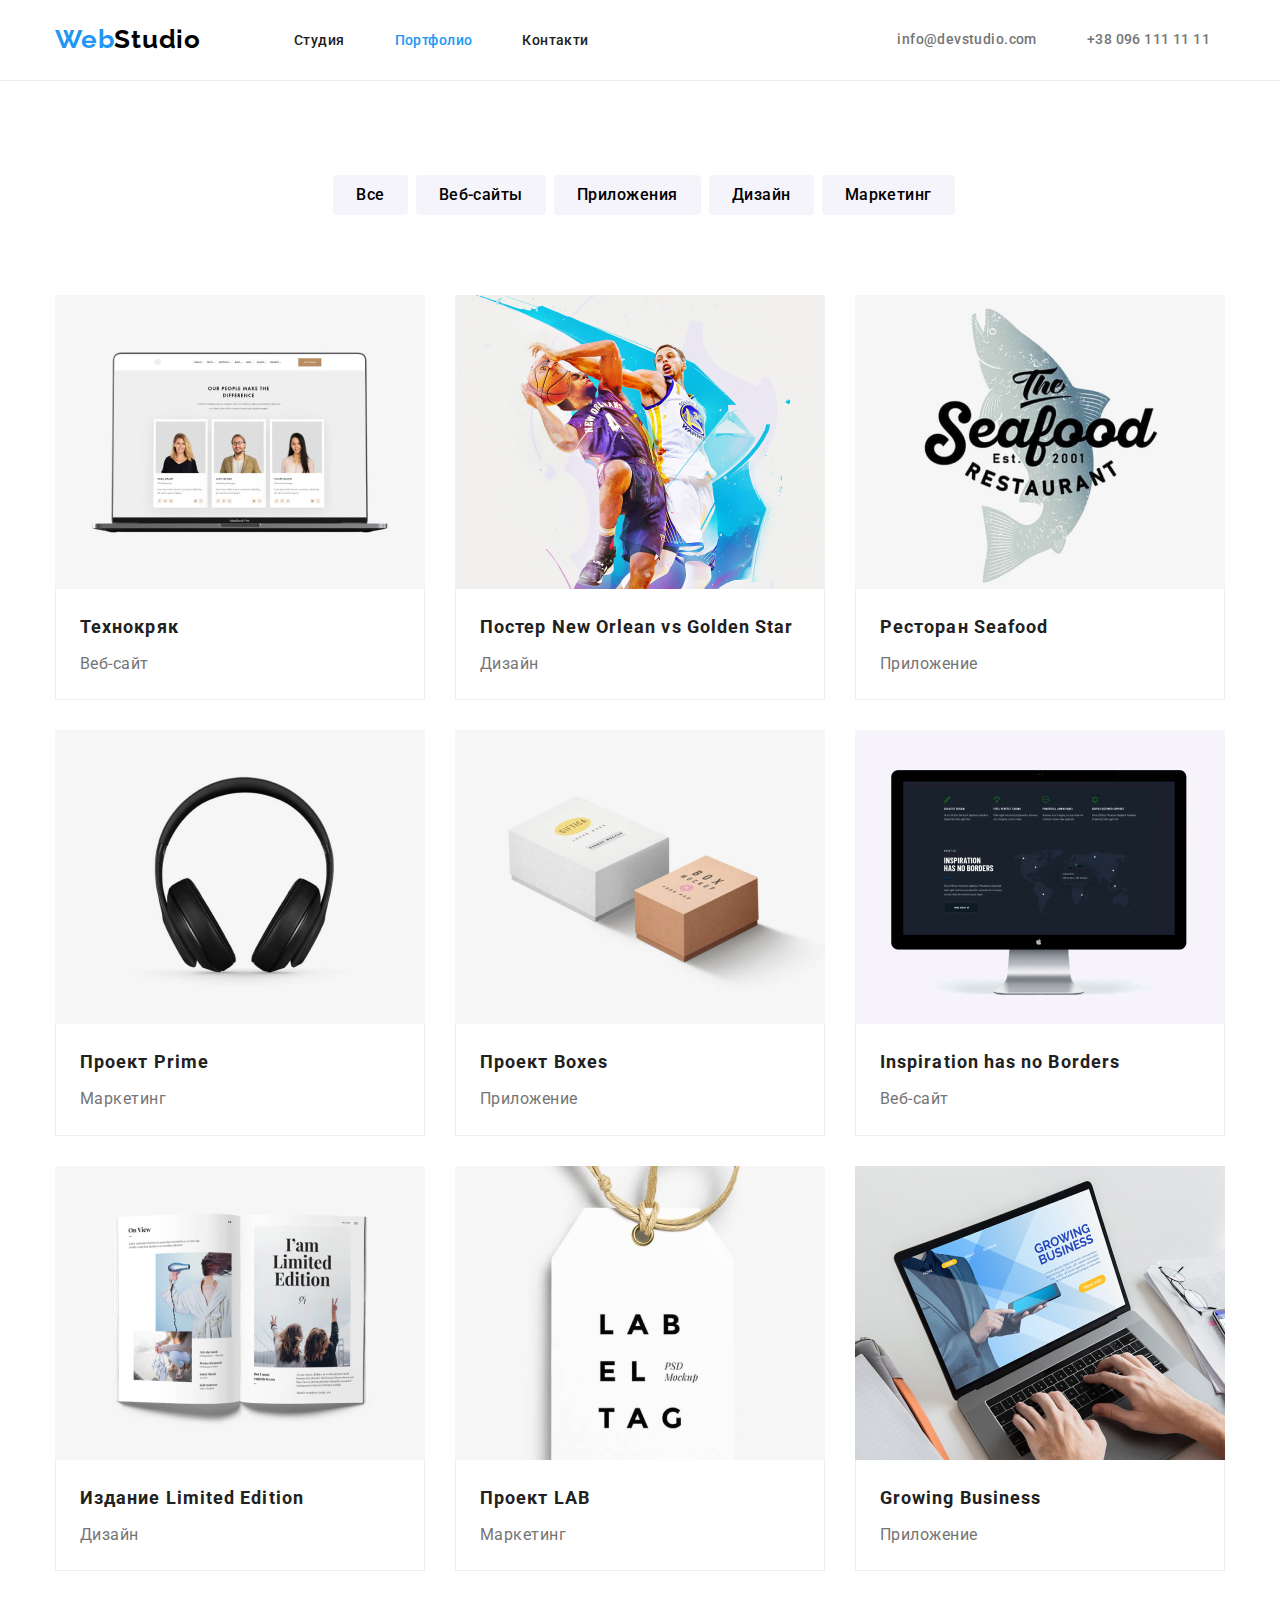
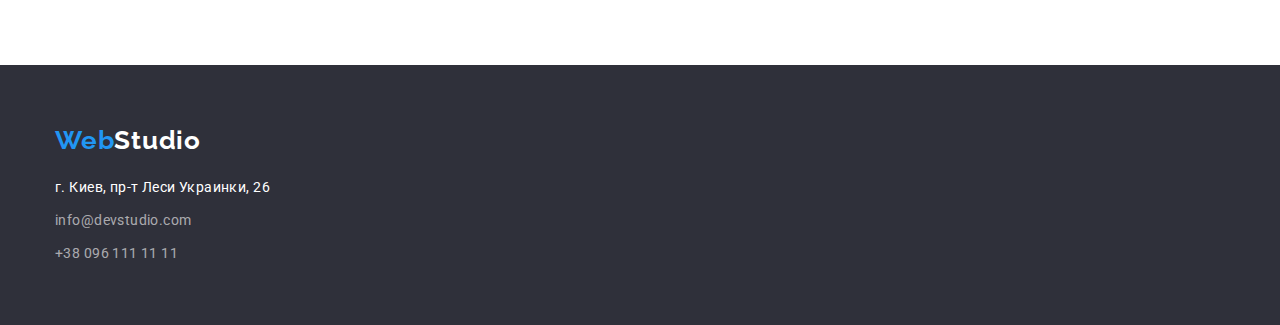
==== portfolio.html @ 306a181d "Добавлен материал" ====
<!DOCTYPE html>
<html lang="ru">
  <head>
    <meta charset="UTF-8" />
    <meta http-equiv="X-UA-Compatible" content="IE=edge" />
    <meta name="viewport" content="width=device-width, initial-scale=1.0" />
    <link rel="preconnect" href="https://fonts.googleapis.com" />
    <link rel="preconnect" href="https://fonts.gstatic.com" crossorigin />
    <link
      rel="stylesheet"
      href="https://cdnjs.cloudflare.com/ajax/libs/modern-normalize/1.0.0/modern-normalize.min.css"
    />
    <link rel="stylesheet" href="css/slyles.css" />
    <link
      href="https://fonts.googleapis.com/css2?family=Roboto:wght@400;500;700;900&display=swap"
      rel="stylesheet"
    />
    <link rel="preconnect" href="https://fonts.googleapis.com" />
    <link rel="preconnect" href="https://fonts.gstatic.com" crossorigin />
    <link
      href="https://fonts.googleapis.com/css2?family=Raleway:wght@700&display=swap"
      rel="stylesheet"
    />
    <link rel="stylesheet" href="css/slyles.css" />
    <title>Портфолио</title>
  </head>
  <body>
    <header class="nav">
      <div class="container nav-container">
        <nav class="head-nav">
          <a class="logo" href="portfolio.html">
            <span class="color-logo">Web</span>Studio
          </a>
          <ul class="navigation">
            <li class="item"><a class="list" href="./index.html">Студия</a></li>
            <li class="item">
              <a class="list current" href="./portfolio.html">Портфолио</a>
            </li>
            <li class="item"><a class="list" href="#">Контакти</a></li>
          </ul>
        </nav>
        <ul class="contacts">
          <li class="item">
            <a class="header-list" href="mailto:info@devstudio.com"
              >info@devstudio.com</a
            >
          </li>
          <li class="item">
            <a class="header-list" href="tel:+380961111111"
              >+38 096 111 11 11</a
            >
          </li>
        </ul>
      </div>
    </header>
    <main>
      <section class="section filter-section">
        <div class="container filter-container">
          <h1 class="visually-hidden">Фильтр</h1>
          <ul class="filter">
            <li><button class="button" type="button">Все</button></li>
            <li><button class="button" type="button">Веб-сайты</button></li>
            <li><button class="button" type="button">Приложения</button></li>
            <li><button class="button" type="button">Дизайн</button></li>
            <li><button class="button" type="button">Маркетинг</button></li>
          </ul>
          <ul class="app-list">
            <li class="item-app">
              <img
                src="images/img5.jpg"
                alt="Пример техноякоря"
                width="370"
                height="294"
              />
              <div class="app-content">
                <h2 class="product">Технокряк</h2>
                <p class="type">Веб-сайт</p>
              </div>
            </li>
            <li class="item-app">
              <img
                src="images/img6.jpg"
                alt="Постер New Orlean vs Golden Star"
                width="370"
                height="294"
              />
              <div class="app-content">
                <h2 class="product">Постер New Orlean vs Golden Star</h2>
                <p class="type">Дизайн</p>
              </div>
            </li>
            <li class="item-app">
              <img
                src="images/img7.jpg"
                alt="Ресторан Seafood"
                width="370"
                height="294"
              />
              <div class="app-content">
                <h2 class="product">Ресторан Seafood</h2>
                <p class="type">Приложение</p>
              </div>
            </li>
            <li class="item-app">
              <img
                src="images/img8.jpg"
                alt="Проект Prime"
                width="370"
                height="294"
              />
              <div class="app-content">
                <h2 class="product">Проект Prime</h2>
                <p class="type">Маркетинг</p>
              </div>
            </li>
            <li class="item-app">
              <img
                src="images/img9.jpg"
                alt="Проект Boxes"
                width="370"
                height="294"
              />
              <div class="app-content">
                <h2 class="product">Проект Boxes</h2>
                <p class="type">Приложение</p>
              </div>
            </li>
            <li class="item-app">
              <img
                src="images/img10.jpg"
                alt="Inspiration has no Borders"
                width="370"
                height="294"
              />
              <div class="app-content">
                <h2 class="product">Inspiration has no Borders</h2>
                <p class="type">Веб-сайт</p>
              </div>
            </li>
            <li class="item-app">
              <img
                src="images/img11.jpg"
                alt="Издание Limited Edition"
                width="370"
                height="294"
              />
              <div class="app-content">
                <h2 class="product">Издание Limited Edition</h2>
                <p class="type">Дизайн</p>
              </div>
            </li>
            <li class="item-app">
              <img
                src="images/img12.jpg"
                alt="Проект LAB"
                width="370"
                height="294"
              />
              <div class="app-content">
                <h2 class="product">Проект LAB</h2>
                <p class="type">Маркетинг</p>
              </div>
            </li>
            <li class="item-app">
              <img
                src="images/img13.jpg"
                alt="Growing Business"
                width="370"
                height="294"
              />
              <div class="app-content">
                <h2 class="product">Growing Business</h2>
                <p class="type">Приложение</p>
              </div>
            </li>
          </ul>
        </div>
      </section>
    </main>
    <footer class="footer">
      <div class="container footer-container">
        <a class="logo-fotter" href="portfolio.html">
          <span class="color-logo-fotter">Web</span>Studio</a
        >
        <address class="address-footer">
          <ul>
            <li class="address-list">
              <a class="contact-list" href="#"
                ><span class="map">г. Киев, пр-т Леси Украинки, 26</span></a
              >
            </li>
            <li class="address-list">
              <a class="contact-list" href="mailto:info@devstudio.com "
                >info@devstudio.com</a
              >
            </li>
            <li class="address-list">
              <a class="contact-list" href="tel:+380961111111"
                >+38 096 111 11 11</a
              >
            </li>
          </ul>
        </address>
      </div>
    </footer>
  </body>
</html>
---- css/slyles.css ----
:root {
    --color-choice:#2F303A;
    --color-main:#FFFFFF;
    --color-blue:#2196F3;
    --color-footer:#2F303A;
    --fotter-list:#FFFFFF;
    --heder-list:#212121;
    --color-text:#757575;
    --color-logo:#000000;
    --color-fotter-contact:rgba(255, 255, 255, 0.6);
    --color-button:#F5F4FA;
    --cardset-gap: 30px;
    --box-shadow:0px 1px 3px rgba(0, 0, 0, 0.12),
        0px 1px 1px rgba(0, 0, 0, 0.14),
        0px 2px 1px rgba(0, 0, 0, 0.2);
    --box-radius:0px 0px 4px 4px;
    --button-radius:4px 4px 4px 4px;
    --border-color:#EEEEEE;
    --border-color-nav:#ECECEC;
}

body {
    font-family: Roboto, sans-serif;
    color: var(--color-text);
    background-color: var(--color-main);
    font-size: 14px;
    letter-spacing: 0.03em;

}
h1,
h2,
h3,
ul,
p,
ul {
    margin: 0px;
    padding: 0px;
    list-style-type: none;
}
img {
    display: block;
    max-width: 100%;
    height: auto;
}
address {
    font-style: normal;
    /* or */
    font-style: inherit;
}
.visually-hidden {
    position: absolute;
    white-space: nowrap;
    width: 1px;
    height: 1px;
    overflow: hidden;
    border: 0;
    padding: 0;
    clip: rect(0 0 0 0);
    clip-path: inset(50%);
    margin: -1px;
}

.container {
    width: 1200px;
    margin-left: auto;
    margin-right: auto;
    padding-left: 15px;
    padding-right: 15px;
    /*outline: 2px solid tomato;*/
}
/*--.section {
    padding-top: 96px;
    padding-bottom: 96px;
}--*/
/*--Навигация--*/
.nav {
    border-bottom-style: solid;
    border-bottom-color: var(--border-color-nav);
    border-width: 1px;
}
.nav-container {
    display: flex;
    align-items: center;

}
.navigation {
    display: flex;
    margin: 0;
    margin-left: 93px;
    padding: 0;
    align-items: center;
    }
.head-nav {
    display: flex;
    margin: 0;
}
.head-nav .logo {
    padding-top: 24px;
    padding-bottom: 25px;
}
.list {
    padding-top: 32px;
    padding-bottom: 32px;
}

.head-nav .item + .item {
    margin-left: 50px;
}
.contacts .item + .item {
    margin-left: 50px;
}
.contacts {
  display: flex;
  margin: 0;
  margin-left: auto;
  padding: 0;
  padding-left: 15px;
  padding-right: 15px
}
/*--Секции--*/
.section {
    padding-top: 94px;
    padding-bottom: 94px;
}
.header-container {
        width: 1200px;
        margin-left: auto;
        margin-right: auto;
        padding-left: 15px;
        padding-right: 15px;
}
.choice-section {
    display: block;
    text-align: center;
}
.choice-section {
    background-color: var(--color-choice);
    padding-bottom: 200px;
    padding-top: 200px;
}
.main-list {
    display: flex;
    flex-wrap: wrap;
}
.item-list {
    width: 270px;
    margin-right: 30px;
}
.item-list:nth-child(4n){
    margin-right: 0;
}

.header {
    font-weight: 900;
    font-size: 44px;
    line-height: 1.4;
    color: var(--color-main);
    text-transform: uppercase;
    letter-spacing: 0.06em;
    margin-bottom: 30px;
    width: 696px;
    margin: 0 auto;
}
.img-box {
    display: flex;
    flex-wrap:wrap;
}
.img {
    width: 370px;
    margin-right: 30px;
}
.img:nth-child(3n) {
    margin-right: 0;
}


.team-container {
    /*display: flex;
    flex-wrap: wrap;*/
    /*text-align: center;*/

}

.title-team {
    display: flex;
    flex-wrap: wrap;
    margin-left: calc( -1 * var(--cardset-gap));
    text-align: center;
    margin-top: 50px;
   
}

 .title-team > .img-team {
    flex-basis: calc(100%/4 - var(--cardset-gap));
    margin-left: var(--cardset-gap);
    background-color: var(--color-main);
    box-shadow: var(--box-shadow);
    border-radius: var(--box-radius);
}


.team-section {
    padding-top: 94px;
    padding-bottom: 94px;
    background-color: var(--color-button);
}
.card-content {
    padding-top: 30px;
    padding-bottom: 30px;
    
}


.logo-thumd {
    /*padding-top: 60px;*/
}
.address-footer {
    margin-top: 20px;
}

.address-list:not(:last-child) {
    margin-bottom: 9px;
}

.logo {
    font-family: 'Raleway', sans-serif;
    font-weight: 700;
    font-size: 26px;
    text-decoration: none;
    line-height: 1.2;
    letter-spacing: 0.03em;
    color: var(--color-logo);
}
.color-logo {
    color: var(--color-blue);
    text-decoration: none;
}
.logo-fotter {
    font-family: 'Raleway', sans-serif;
    font-weight: 700;
    font-size: 26px;
    text-decoration: none;
    line-height: 1.2;
    letter-spacing: 0.03em;
    color: var(--color-main);
    /*margin-top: 60px;
    margin-bottom: 20px;*/
}
.color-logo-fotter {
    color: var(--color-blue);
    text-decoration: none;
    margin-top: 60px;
    margin-bottom: 20px;
}
.navigation {
    font-weight: 500;
    font-size: 14px;
    line-height: 1.2;
    color: var(--heder-list);
}

.list {
    color: var(--header-list);
    text-decoration: none;

}
.list:hover {
    color: var(--color-blue);
    }
.list:focus {
    color: var(--color-main);
}
.current ,.list:hover ,.list:focus {
    color: var(--color-blue);
}

.header-list {
    color: var(--color-text);
    font-weight: 500;
    font-size: 14px;
    line-height: 1.7;
    text-decoration: none;
    letter-spacing: 0.03em;
    padding-top: 32px;
    padding-bottom: 32px;
}
.header-list:hover {
    color: var(--color-blue);
}
.header-list:focus {
    color: var(--color-blue);
}
.action {
    font-size: 14px;
    line-height: 1.2;
    text-transform: uppercase;
    color: var(--heder-list);
    letter-spacing: 0.03em;
}
.description {
    font-size: 14px;
    line-height: 1.7;
    color: var(--color-text);
    letter-spacing: 0.03em;
    margin-top: 10px;
}
.about {
    font-weight: 700;
    font-size: 36px;
    line-height: 1.2;
    color: var(--heder-list);
    letter-spacing: 0.03em;
    display: block;
    text-align: center;
    margin-bottom: 50px;
}

.about-section {
    padding-top: 0;
}

.team {
        font-weight: 700;
        font-size: 36px;
        line-height: 1.2;
        color: var(--heder-list);
        letter-spacing: 0.03em;
        display: block;
        text-align: center;
        margin: auto;
}
.person {
    font-weight: 500;
    font-size: 16px;
    line-height: 1.2;
    color: var(--heder-list);
    letter-spacing: 0.03em;
}
.speciality {
    font-family: 'Roboto', sans-serif;
        font-size: 16px;
        line-height: 1.2;
        color: var(--color-text);
        letter-spacing: 0.03em;
        margin-top: 10px;
    
}
.product {
    font-family: 'Roboto', sans-serif;
    font-weight: 700;
    font-size: 18px;
    line-height: 2;
    color: var(--heder-list);
    letter-spacing: 0.06em;
    margin-bottom: 4px;
}
.type {
    font-family: 'Roboto', sans-serif;
        font-size: 16px;
        line-height: 1.9;
        color: var(--color-text);
        letter-spacing: 0.03em;
}
.button {
    color: var(--color-logo);
    background-color: var(--color-button);
    border: 1px solid transparent;
    cursor: pointer;
    font-family: 'Roboto', sans-serif;
    font-style: normal;
    font-weight: 500;
    font-size: 16px;
    line-height: 1.6;
    letter-spacing: 0.03em;
}
.btn {
    background-color: var(--color-blue);
    border: 1px solid transparent;
    cursor: pointer;
    color: var(--color-main);
    font-family: 'Roboto', sans-serif;
    font-style: normal;
    font-weight: 700;
    font-size: 16px;
    line-height: 1.8;
    letter-spacing: 0.06em;
    box-shadow: var(--box-shadow);
    border-radius: var(--button-radius);
    padding: 10px 32px;
    margin-top: 30px;
}
.filter {
    color: var(--color-logo);
    font-family: Roboto, sans-serif;
}
.button:hover {
background-color: var(--color-blue);
color: var(--fotter-list);
box-shadow: var(--box-shadow);
}
.button:focus {
color: var(--fotter-list);
background-color: var(--color-blue);
box-shadow: var(--box-shadow);
}
.filter .button:active {
color: var(--fotter-list);
background-color: var(--color-blue);
}
.footer {
    color: var(--fotter-list);
    background-color: var(--color-footer);
    padding-top: 60px;
    padding-bottom: 60px;
}
.contact-list {
    color: var(--color-fotter-contact);
    font-style: normal;
    font-size: 14px;
    line-height: 1.7;
    text-decoration: none;
    letter-spacing: 0.03em;
}
.contact-list:hover { 
    color: var(--color-blue);
}
.contact-list:focus {
color: var(--fotter-list);
}
.map {
    color: var(--color-main);
    font-style: normal;
    font-size: 14px;
    line-height: 1.7;
    letter-spacing: 0.03em;
}

/*Портфолио*/

.filter {
    display: flex;
    justify-content: center;
    margin-bottom: 50px;
}
.button {
    margin-left: 8px;
    /*box-shadow: var(--box-shadow);*/
    border-radius: var(--button-radius);
    padding: 6px 22px;
}

.app-list {
display: flex;
flex-wrap: wrap;
margin-left: calc(-1 * var(--cardset-gap));
}
.app-list > .item-app {
    flex-basis: calc(100%/3 - var(--cardset-gap));
    margin-left: var(--cardset-gap);
    margin-top: 30px;
    background-color: var(--color-main);
}

.app-content {
    padding-top: 20px;
    padding-right: 24px;
    padding-bottom: 20px;
    padding-left: 24px;
    border-right: solid 1px var(--border-color);
    border-bottom: solid 1px var(--border-color);
    border-left: solid 1px var(--border-color);
}
---- css/slyles.css ----
:root {
    --color-choice:#2F303A;
    --color-main:#FFFFFF;
    --color-blue:#2196F3;
    --color-footer:#2F303A;
    --fotter-list:#FFFFFF;
    --heder-list:#212121;
    --color-text:#757575;
    --color-logo:#000000;
    --color-fotter-contact:rgba(255, 255, 255, 0.6);
    --color-button:#F5F4FA;
    --cardset-gap: 30px;
    --box-shadow:0px 1px 3px rgba(0, 0, 0, 0.12),
        0px 1px 1px rgba(0, 0, 0, 0.14),
        0px 2px 1px rgba(0, 0, 0, 0.2);
    --box-radius:0px 0px 4px 4px;
    --button-radius:4px 4px 4px 4px;
    --border-color:#EEEEEE;
    --border-color-nav:#ECECEC;
}

body {
    font-family: Roboto, sans-serif;
    color: var(--color-text);
    background-color: var(--color-main);
    font-size: 14px;
    letter-spacing: 0.03em;

}
h1,
h2,
h3,
ul,
p,
ul {
    margin: 0px;
    padding: 0px;
    list-style-type: none;
}
img {
    display: block;
    max-width: 100%;
    height: auto;
}
address {
    font-style: normal;
    /* or */
    font-style: inherit;
}
.visually-hidden {
    position: absolute;
    white-space: nowrap;
    width: 1px;
    height: 1px;
    overflow: hidden;
    border: 0;
    padding: 0;
    clip: rect(0 0 0 0);
    clip-path: inset(50%);
    margin: -1px;
}

.container {
    width: 1200px;
    margin-left: auto;
    margin-right: auto;
    padding-left: 15px;
    padding-right: 15px;
    /*outline: 2px solid tomato;*/
}
/*--.section {
    padding-top: 96px;
    padding-bottom: 96px;
}--*/
/*--Навигация--*/
.nav {
    border-bottom-style: solid;
    border-bottom-color: var(--border-color-nav);
    border-width: 1px;
}
.nav-container {
    display: flex;
    align-items: center;

}
.navigation {
    display: flex;
    margin: 0;
    margin-left: 93px;
    padding: 0;
    align-items: center;
    }
.head-nav {
    display: flex;
    margin: 0;
}
.head-nav .logo {
    padding-top: 24px;
    padding-bottom: 25px;
}
.list {
    padding-top: 32px;
    padding-bottom: 32px;
}

.head-nav .item + .item {
    margin-left: 50px;
}
.contacts .item + .item {
    margin-left: 50px;
}
.contacts {
  display: flex;
  margin: 0;
  margin-left: auto;
  padding: 0;
  padding-left: 15px;
  padding-right: 15px
}
/*--Секции--*/
.section {
    padding-top: 94px;
    padding-bottom: 94px;
}
.header-container {
        width: 1200px;
        margin-left: auto;
        margin-right: auto;
        padding-left: 15px;
        padding-right: 15px;
}
.choice-section {
    display: block;
    text-align: center;
}
.choice-section {
    background-color: var(--color-choice);
    padding-bottom: 200px;
    padding-top: 200px;
}
.main-list {
    display: flex;
    flex-wrap: wrap;
}
.item-list {
    width: 270px;
    margin-right: 30px;
}
.item-list:nth-child(4n){
    margin-right: 0;
}

.header {
    font-weight: 900;
    font-size: 44px;
    line-height: 1.4;
    color: var(--color-main);
    text-transform: uppercase;
    letter-spacing: 0.06em;
    margin-bottom: 30px;
    width: 696px;
    margin: 0 auto;
}
.img-box {
    display: flex;
    flex-wrap:wrap;
}
.img {
    width: 370px;
    margin-right: 30px;
}
.img:nth-child(3n) {
    margin-right: 0;
}


.team-container {
    /*display: flex;
    flex-wrap: wrap;*/
    /*text-align: center;*/

}

.title-team {
    display: flex;
    flex-wrap: wrap;
    margin-left: calc( -1 * var(--cardset-gap));
    text-align: center;
    margin-top: 50px;
   
}

 .title-team > .img-team {
    flex-basis: calc(100%/4 - var(--cardset-gap));
    margin-left: var(--cardset-gap);
    background-color: var(--color-main);
    box-shadow: var(--box-shadow);
    border-radius: var(--box-radius);
}


.team-section {
    padding-top: 94px;
    padding-bottom: 94px;
    background-color: var(--color-button);
}
.card-content {
    padding-top: 30px;
    padding-bottom: 30px;
    
}


.logo-thumd {
    /*padding-top: 60px;*/
}
.address-footer {
    margin-top: 20px;
}

.address-list:not(:last-child) {
    margin-bottom: 9px;
}

.logo {
    font-family: 'Raleway', sans-serif;
    font-weight: 700;
    font-size: 26px;
    text-decoration: none;
    line-height: 1.2;
    letter-spacing: 0.03em;
    color: var(--color-logo);
}
.color-logo {
    color: var(--color-blue);
    text-decoration: none;
}
.logo-fotter {
    font-family: 'Raleway', sans-serif;
    font-weight: 700;
    font-size: 26px;
    text-decoration: none;
    line-height: 1.2;
    letter-spacing: 0.03em;
    color: var(--color-main);
    /*margin-top: 60px;
    margin-bottom: 20px;*/
}
.color-logo-fotter {
    color: var(--color-blue);
    text-decoration: none;
    margin-top: 60px;
    margin-bottom: 20px;
}
.navigation {
    font-weight: 500;
    font-size: 14px;
    line-height: 1.2;
    color: var(--heder-list);
}

.list {
    color: var(--header-list);
    text-decoration: none;

}
.list:hover {
    color: var(--color-blue);
    }
.list:focus {
    color: var(--color-main);
}
.current ,.list:hover ,.list:focus {
    color: var(--color-blue);
}

.header-list {
    color: var(--color-text);
    font-weight: 500;
    font-size: 14px;
    line-height: 1.7;
    text-decoration: none;
    letter-spacing: 0.03em;
    padding-top: 32px;
    padding-bottom: 32px;
}
.header-list:hover {
    color: var(--color-blue);
}
.header-list:focus {
    color: var(--color-blue);
}
.action {
    font-size: 14px;
    line-height: 1.2;
    text-transform: uppercase;
    color: var(--heder-list);
    letter-spacing: 0.03em;
}
.description {
    font-size: 14px;
    line-height: 1.7;
    color: var(--color-text);
    letter-spacing: 0.03em;
    margin-top: 10px;
}
.about {
    font-weight: 700;
    font-size: 36px;
    line-height: 1.2;
    color: var(--heder-list);
    letter-spacing: 0.03em;
    display: block;
    text-align: center;
    margin-bottom: 50px;
}

.about-section {
    padding-top: 0;
}

.team {
        font-weight: 700;
        font-size: 36px;
        line-height: 1.2;
        color: var(--heder-list);
        letter-spacing: 0.03em;
        display: block;
        text-align: center;
        margin: auto;
}
.person {
    font-weight: 500;
    font-size: 16px;
    line-height: 1.2;
    color: var(--heder-list);
    letter-spacing: 0.03em;
}
.speciality {
    font-family: 'Roboto', sans-serif;
        font-size: 16px;
        line-height: 1.2;
        color: var(--color-text);
        letter-spacing: 0.03em;
        margin-top: 10px;
    
}
.product {
    font-family: 'Roboto', sans-serif;
    font-weight: 700;
    font-size: 18px;
    line-height: 2;
    color: var(--heder-list);
    letter-spacing: 0.06em;
    margin-bottom: 4px;
}
.type {
    font-family: 'Roboto', sans-serif;
        font-size: 16px;
        line-height: 1.9;
        color: var(--color-text);
        letter-spacing: 0.03em;
}
.button {
    color: var(--color-logo);
    background-color: var(--color-button);
    border: 1px solid transparent;
    cursor: pointer;
    font-family: 'Roboto', sans-serif;
    font-style: normal;
    font-weight: 500;
    font-size: 16px;
    line-height: 1.6;
    letter-spacing: 0.03em;
}
.btn {
    background-color: var(--color-blue);
    border: 1px solid transparent;
    cursor: pointer;
    color: var(--color-main);
    font-family: 'Roboto', sans-serif;
    font-style: normal;
    font-weight: 700;
    font-size: 16px;
    line-height: 1.8;
    letter-spacing: 0.06em;
    box-shadow: var(--box-shadow);
    border-radius: var(--button-radius);
    padding: 10px 32px;
    margin-top: 30px;
}
.filter {
    color: var(--color-logo);
    font-family: Roboto, sans-serif;
}
.button:hover {
background-color: var(--color-blue);
color: var(--fotter-list);
box-shadow: var(--box-shadow);
}
.button:focus {
color: var(--fotter-list);
background-color: var(--color-blue);
box-shadow: var(--box-shadow);
}
.filter .button:active {
color: var(--fotter-list);
background-color: var(--color-blue);
}
.footer {
    color: var(--fotter-list);
    background-color: var(--color-footer);
    padding-top: 60px;
    padding-bottom: 60px;
}
.contact-list {
    color: var(--color-fotter-contact);
    font-style: normal;
    font-size: 14px;
    line-height: 1.7;
    text-decoration: none;
    letter-spacing: 0.03em;
}
.contact-list:hover { 
    color: var(--color-blue);
}
.contact-list:focus {
color: var(--fotter-list);
}
.map {
    color: var(--color-main);
    font-style: normal;
    font-size: 14px;
    line-height: 1.7;
    letter-spacing: 0.03em;
}

/*Портфолио*/

.filter {
    display: flex;
    justify-content: center;
    margin-bottom: 50px;
}
.button {
    margin-left: 8px;
    /*box-shadow: var(--box-shadow);*/
    border-radius: var(--button-radius);
    padding: 6px 22px;
}

.app-list {
display: flex;
flex-wrap: wrap;
margin-left: calc(-1 * var(--cardset-gap));
}
.app-list > .item-app {
    flex-basis: calc(100%/3 - var(--cardset-gap));
    margin-left: var(--cardset-gap);
    margin-top: 30px;
    background-color: var(--color-main);
}

.app-content {
    padding-top: 20px;
    padding-right: 24px;
    padding-bottom: 20px;
    padding-left: 24px;
    border-right: solid 1px var(--border-color);
    border-bottom: solid 1px var(--border-color);
    border-left: solid 1px var(--border-color);
}
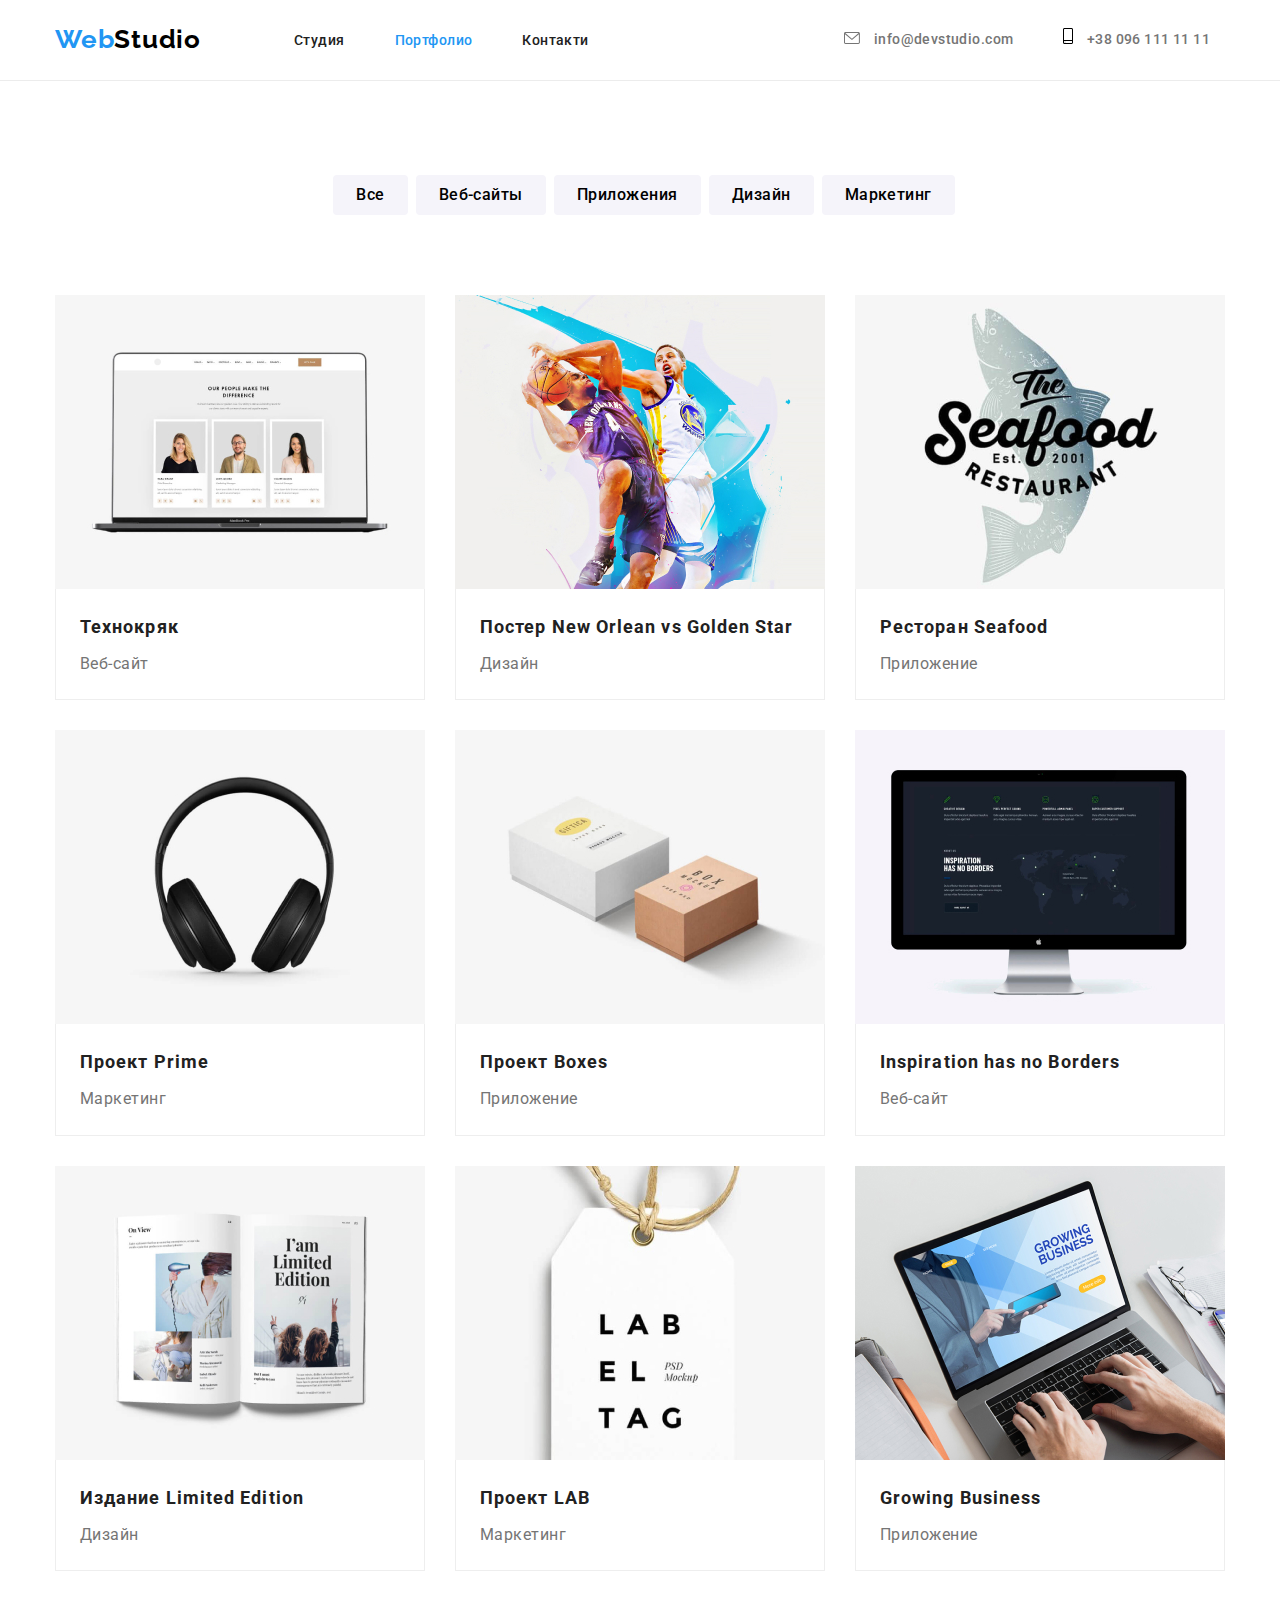
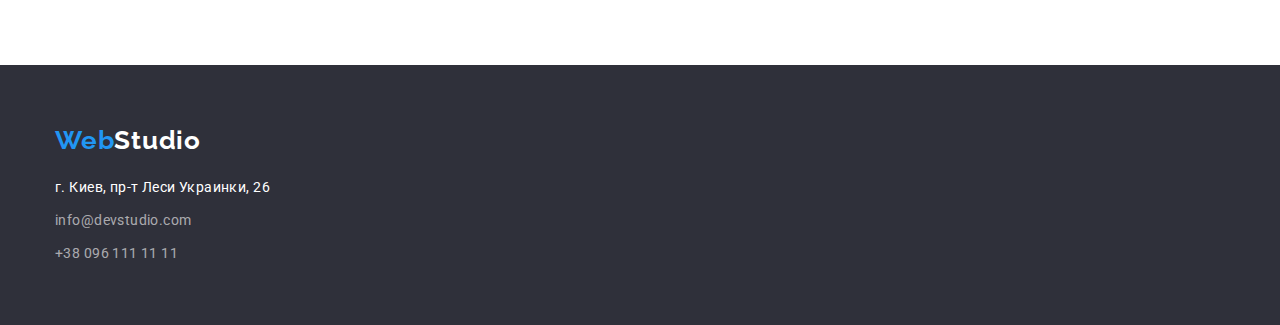
==== commit af129a70: "добавлены соц сети под карточками команды" ====
--- a/portfolio.html
+++ b/portfolio.html
@@ -41,13 +41,19 @@
         </nav>
         <ul class="contacts">
           <li class="item">
-            <a class="header-list" href="mailto:info@devstudio.com"
-              >info@devstudio.com</a
+            <a class="header-list" href="mailto:info@devstudio.com">
+              <svg class="icon-header-envelope">
+                <use href="./images/symbol-defsnew.svg#icon-envelope"></use>
+              </svg>
+              info@devstudio.com</a
             >
           </li>
           <li class="item">
-            <a class="header-list" href="tel:+380961111111"
-              >+38 096 111 11 11</a
+            <a class="header-list" href="tel:+380961111111">
+              <svg class="icon-header-smartphhone">
+                <use href="./images/symbol-defsnew.svg#icon-smartphone"></use>
+              </svg>
+              +38 096 111 11 11</a
             >
           </li>
         </ul>
--- a/css/slyles.css
+++ b/css/slyles.css
@@ -17,6 +17,8 @@
     --button-radius:4px 4px 4px 4px;
     --border-color:#EEEEEE;
     --border-color-nav:#ECECEC;
+    --backgroung-color-hero:#C4C4C4;
+    --fill-icon-socials: #AFB1B8;
 }
 
 body {
@@ -137,6 +139,14 @@
     background-color: var(--color-choice);
     padding-bottom: 200px;
     padding-top: 200px;
+    max-width: 1600px;
+    background-image: linear-gradient( rgba(47,48,58,0.4) 40%, rgba(47,48,58,0.4) 40%), 
+    url(../images/Img14.jpg);
+    background-repeat: no-repeat;
+    background-size: cover;
+    background-position: center;
+    border: 1px solid var(--color-logo);
+    /* box-shadow: 0px 4px 4px rgba(0, 0, 0, 0.25); */
 }
 .main-list {
     display: flex;
@@ -469,4 +479,86 @@
     border-right: solid 1px var(--border-color);
     border-bottom: solid 1px var(--border-color);
     border-left: solid 1px var(--border-color);
+}
+
+/* icon */
+.icon-box {
+    display: flex;
+    flex: content;
+    justify-content: center;
+    background-color: var(--color-button);
+    width: 270px;
+    height: 120px;
+    margin-bottom: 30px;
+    border: 1px solid transparent;
+    /* border-radius: var(--box-radius); */
+    /* box-shadow: 0px 4px 4px; */
+}
+.icon-box:hover {
+    border-radius: var(--box-radius);
+    box-shadow: 0px 4px 4px;
+}
+.icon {
+    background-color: var(--color-button);
+    width: 70px;
+    height: 70px;
+    background-position: center;
+    margin-top: 25px;
+}
+.icon-header-envelope {
+    width: 16px;
+    height: 12px;
+    fill: var(--color-text);
+    margin-right: 10px;
+}
+.header-list:hover .icon-header-envelope {
+    fill: var(--color-blue);
+}
+.icon-header-smartphhone  {
+    width: 10px;
+    height: 16px;
+    margin-right: 10px;
+}
+.header-list:hover .icon-header-smartphhone {
+    fill: var(--color-blue);
+}
+.client-container {
+        font-weight: 700;
+        font-size: 36px;
+        line-height: 1.2;
+        color: var(--heder-list);
+        letter-spacing: 0.03em;
+        display: block;
+        text-align: center;
+        margin: auto;
+}
+.socials {
+    /* display: block;
+    flex-wrap: wrap;
+    flex-basis: calc(100%/4 - var(--cardset-gap)); */
+}
+.socials-list {
+    display: flex;
+    flex-wrap: wrap;
+    flex-basis: calc(100%/4 - var(--cardset-gap));
+    justify-content: center;
+    align-items: center;
+}
+.socials-item {
+    width: 44px;
+    height: 44px;
+    margin-bottom: 30px;
+    fill:var(--fill-icon-socials);
+}
+.socials-link {
+    width: 100%;
+    height: 100%;
+    display: flex;
+    justify-content: center;
+    align-items: center;
+}
+.socials-item:hover {
+    background-color: var(--color-blue);
+    border-radius: 100%;
+    fill: white;
 }--- a/css/slyles.css
+++ b/css/slyles.css
@@ -17,6 +17,8 @@
     --button-radius:4px 4px 4px 4px;
     --border-color:#EEEEEE;
     --border-color-nav:#ECECEC;
+    --backgroung-color-hero:#C4C4C4;
+    --fill-icon-socials: #AFB1B8;
 }
 
 body {
@@ -137,6 +139,14 @@
     background-color: var(--color-choice);
     padding-bottom: 200px;
     padding-top: 200px;
+    max-width: 1600px;
+    background-image: linear-gradient( rgba(47,48,58,0.4) 40%, rgba(47,48,58,0.4) 40%), 
+    url(../images/Img14.jpg);
+    background-repeat: no-repeat;
+    background-size: cover;
+    background-position: center;
+    border: 1px solid var(--color-logo);
+    /* box-shadow: 0px 4px 4px rgba(0, 0, 0, 0.25); */
 }
 .main-list {
     display: flex;
@@ -469,4 +479,86 @@
     border-right: solid 1px var(--border-color);
     border-bottom: solid 1px var(--border-color);
     border-left: solid 1px var(--border-color);
+}
+
+/* icon */
+.icon-box {
+    display: flex;
+    flex: content;
+    justify-content: center;
+    background-color: var(--color-button);
+    width: 270px;
+    height: 120px;
+    margin-bottom: 30px;
+    border: 1px solid transparent;
+    /* border-radius: var(--box-radius); */
+    /* box-shadow: 0px 4px 4px; */
+}
+.icon-box:hover {
+    border-radius: var(--box-radius);
+    box-shadow: 0px 4px 4px;
+}
+.icon {
+    background-color: var(--color-button);
+    width: 70px;
+    height: 70px;
+    background-position: center;
+    margin-top: 25px;
+}
+.icon-header-envelope {
+    width: 16px;
+    height: 12px;
+    fill: var(--color-text);
+    margin-right: 10px;
+}
+.header-list:hover .icon-header-envelope {
+    fill: var(--color-blue);
+}
+.icon-header-smartphhone  {
+    width: 10px;
+    height: 16px;
+    margin-right: 10px;
+}
+.header-list:hover .icon-header-smartphhone {
+    fill: var(--color-blue);
+}
+.client-container {
+        font-weight: 700;
+        font-size: 36px;
+        line-height: 1.2;
+        color: var(--heder-list);
+        letter-spacing: 0.03em;
+        display: block;
+        text-align: center;
+        margin: auto;
+}
+.socials {
+    /* display: block;
+    flex-wrap: wrap;
+    flex-basis: calc(100%/4 - var(--cardset-gap)); */
+}
+.socials-list {
+    display: flex;
+    flex-wrap: wrap;
+    flex-basis: calc(100%/4 - var(--cardset-gap));
+    justify-content: center;
+    align-items: center;
+}
+.socials-item {
+    width: 44px;
+    height: 44px;
+    margin-bottom: 30px;
+    fill:var(--fill-icon-socials);
+}
+.socials-link {
+    width: 100%;
+    height: 100%;
+    display: flex;
+    justify-content: center;
+    align-items: center;
+}
+.socials-item:hover {
+    background-color: var(--color-blue);
+    border-radius: 100%;
+    fill: white;
 }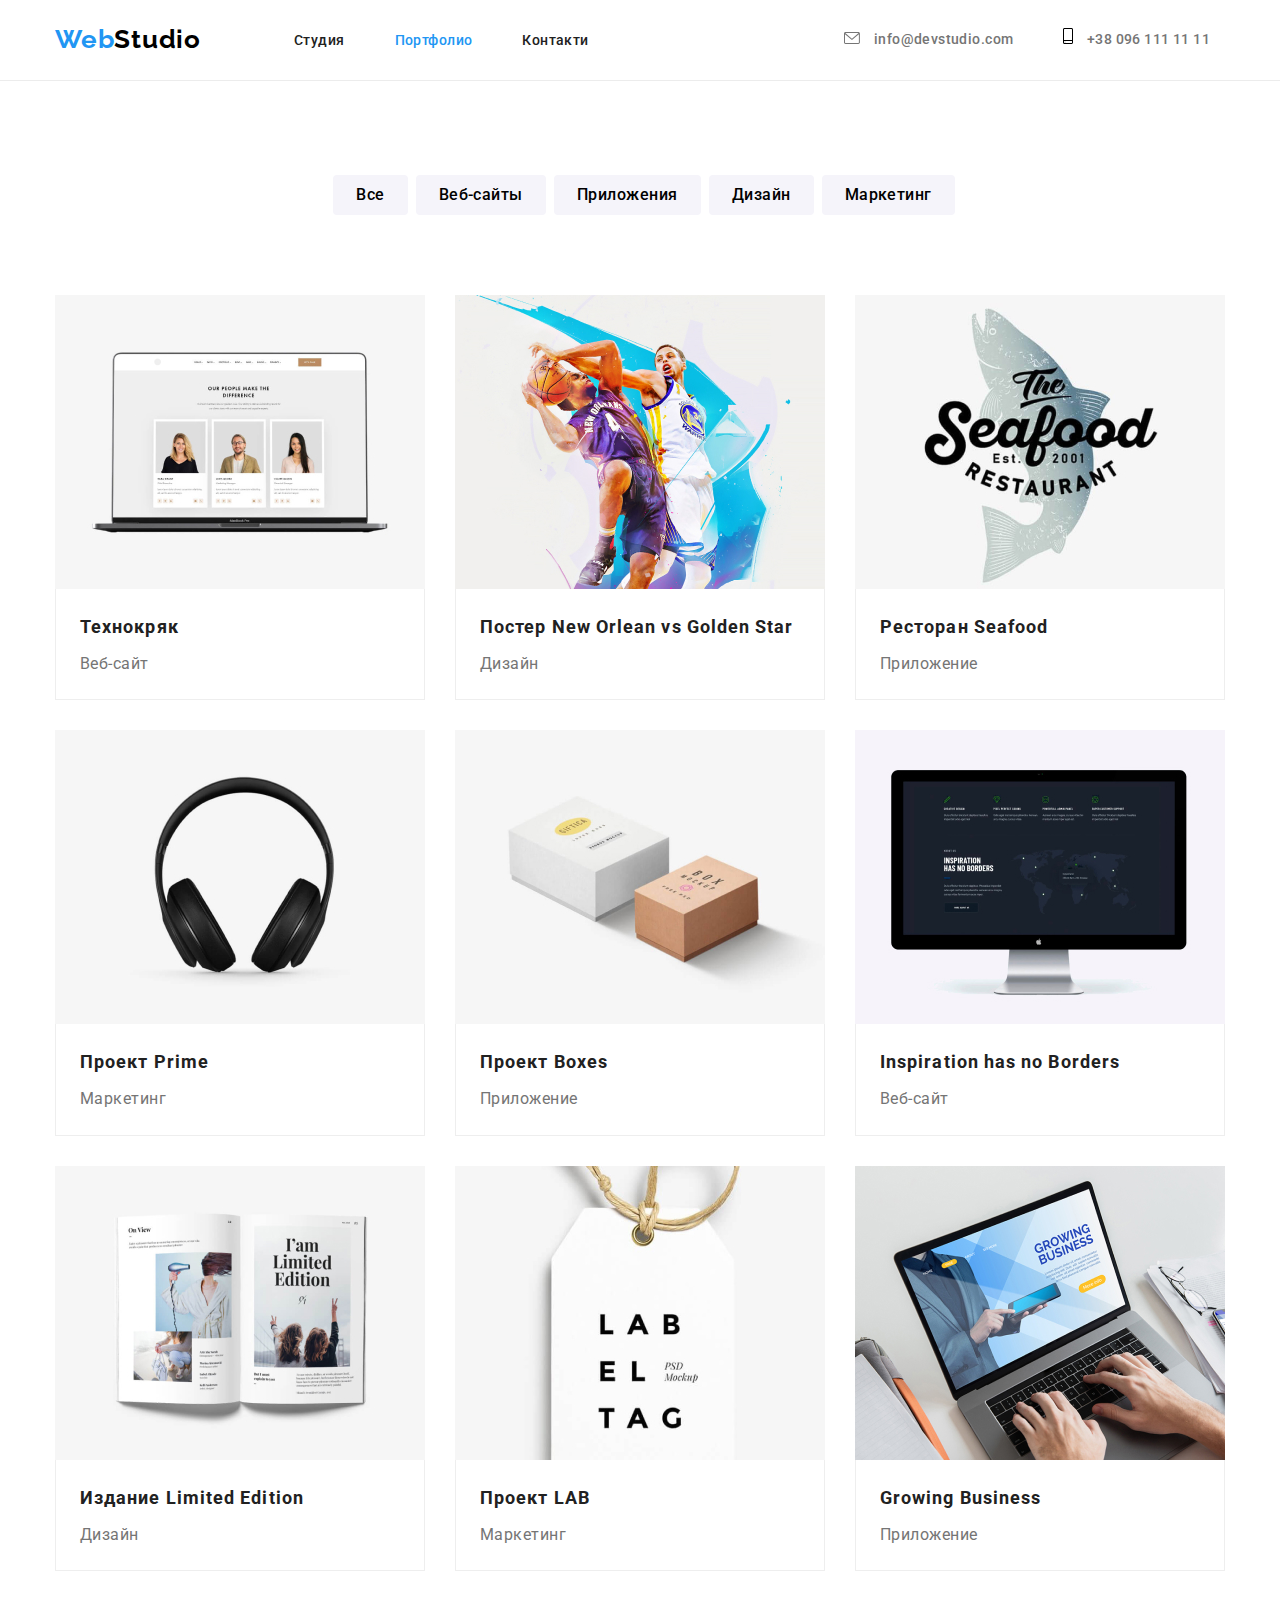
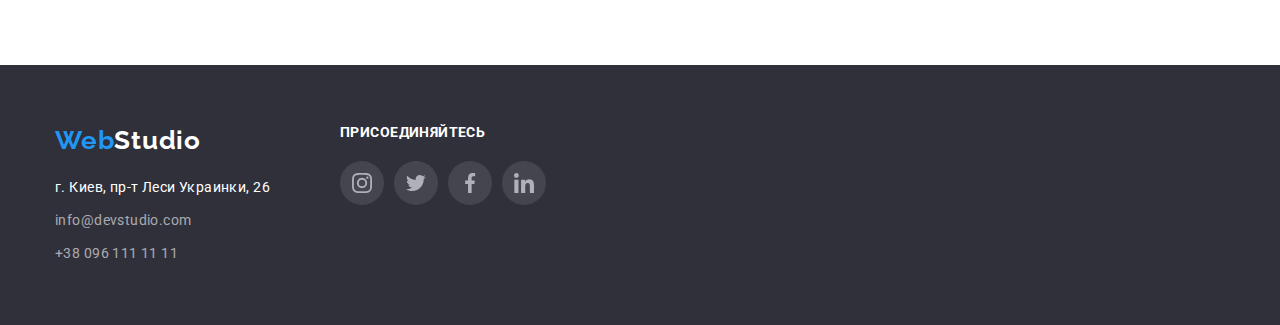
==== commit 3f7e2051: "добавлены иконки" ====
--- a/portfolio.html
+++ b/portfolio.html
@@ -72,112 +72,130 @@
           </ul>
           <ul class="app-list">
             <li class="item-app">
-              <img
-                src="images/img5.jpg"
-                alt="Пример техноякоря"
-                width="370"
-                height="294"
-              />
-              <div class="app-content">
-                <h2 class="product">Технокряк</h2>
-                <p class="type">Веб-сайт</p>
-              </div>
-            </li>
-            <li class="item-app">
-              <img
-                src="images/img6.jpg"
-                alt="Постер New Orlean vs Golden Star"
-                width="370"
-                height="294"
-              />
-              <div class="app-content">
-                <h2 class="product">Постер New Orlean vs Golden Star</h2>
-                <p class="type">Дизайн</p>
-              </div>
-            </li>
-            <li class="item-app">
-              <img
-                src="images/img7.jpg"
-                alt="Ресторан Seafood"
-                width="370"
-                height="294"
-              />
-              <div class="app-content">
-                <h2 class="product">Ресторан Seafood</h2>
-                <p class="type">Приложение</p>
-              </div>
-            </li>
-            <li class="item-app">
-              <img
-                src="images/img8.jpg"
-                alt="Проект Prime"
-                width="370"
-                height="294"
-              />
-              <div class="app-content">
-                <h2 class="product">Проект Prime</h2>
-                <p class="type">Маркетинг</p>
-              </div>
-            </li>
-            <li class="item-app">
-              <img
-                src="images/img9.jpg"
-                alt="Проект Boxes"
-                width="370"
-                height="294"
-              />
-              <div class="app-content">
-                <h2 class="product">Проект Boxes</h2>
-                <p class="type">Приложение</p>
-              </div>
-            </li>
-            <li class="item-app">
-              <img
-                src="images/img10.jpg"
-                alt="Inspiration has no Borders"
-                width="370"
-                height="294"
-              />
-              <div class="app-content">
-                <h2 class="product">Inspiration has no Borders</h2>
-                <p class="type">Веб-сайт</p>
-              </div>
-            </li>
-            <li class="item-app">
-              <img
-                src="images/img11.jpg"
-                alt="Издание Limited Edition"
-                width="370"
-                height="294"
-              />
-              <div class="app-content">
-                <h2 class="product">Издание Limited Edition</h2>
-                <p class="type">Дизайн</p>
-              </div>
-            </li>
-            <li class="item-app">
-              <img
-                src="images/img12.jpg"
-                alt="Проект LAB"
-                width="370"
-                height="294"
-              />
-              <div class="app-content">
-                <h2 class="product">Проект LAB</h2>
-                <p class="type">Маркетинг</p>
-              </div>
-            </li>
-            <li class="item-app">
-              <img
-                src="images/img13.jpg"
-                alt="Growing Business"
-                width="370"
-                height="294"
-              />
-              <div class="app-content">
-                <h2 class="product">Growing Business</h2>
-                <p class="type">Приложение</p>
-              </div>
+              <a class="product-link" href="#">
+                <img
+                  src="images/img5.jpg"
+                  alt="Пример техноякоря"
+                  width="370"
+                  height="294"
+                />
+                <div class="app-content">
+                  <h2 class="product">Технокряк</h2>
+                  <p class="type">Веб-сайт</p>
+                </div>
+              </a>
+            </li>
+            <li class="item-app">
+              <a class="product-link" href="#">
+                <img
+                  src="images/img6.jpg"
+                  alt="Постер New Orlean vs Golden Star"
+                  width="370"
+                  height="294"
+                />
+                <div class="app-content">
+                  <h2 class="product">Постер New Orlean vs Golden Star</h2>
+                  <p class="type">Дизайн</p>
+                </div>
+              </a>
+            </li>
+            <li class="item-app">
+              <a class="product-link" href="#">
+                <img
+                  src="images/img7.jpg"
+                  alt="Ресторан Seafood"
+                  width="370"
+                  height="294"
+                />
+                <div class="app-content">
+                  <h2 class="product">Ресторан Seafood</h2>
+                  <p class="type">Приложение</p>
+                </div>
+              </a>
+            </li>
+            <li class="item-app">
+              <a class="product-link" href="#">
+                <img
+                  src="images/img8.jpg"
+                  alt="Проект Prime"
+                  width="370"
+                  height="294"
+                />
+                <div class="app-content">
+                  <h2 class="product">Проект Prime</h2>
+                  <p class="type">Маркетинг</p>
+                </div>
+              </a>
+            </li>
+            <li class="item-app">
+              <a class="product-link" href="#">
+                <img
+                  src="images/img9.jpg"
+                  alt="Проект Boxes"
+                  width="370"
+                  height="294"
+                />
+                <div class="app-content">
+                  <h2 class="product">Проект Boxes</h2>
+                  <p class="type">Приложение</p>
+                </div>
+              </a>
+            </li>
+            <li class="item-app">
+              <a class="product-link" href="#">
+                <img
+                  src="images/img10.jpg"
+                  alt="Inspiration has no Borders"
+                  width="370"
+                  height="294"
+                />
+                <div class="app-content">
+                  <h2 class="product">Inspiration has no Borders</h2>
+                  <p class="type">Веб-сайт</p>
+                </div>
+              </a>
+            </li>
+            <li class="item-app">
+              <a class="product-link" href="#">
+                <img
+                  src="images/img11.jpg"
+                  alt="Издание Limited Edition"
+                  width="370"
+                  height="294"
+                />
+                <div class="app-content">
+                  <h2 class="product">Издание Limited Edition</h2>
+                  <p class="type">Дизайн</p>
+                </div>
+              </a>
+            </li>
+            <li class="item-app">
+              <a class="product-link" href="#">
+                <img
+                  src="images/img12.jpg"
+                  alt="Проект LAB"
+                  width="370"
+                  height="294"
+                />
+                <div class="app-content">
+                  <h2 class="product">Проект LAB</h2>
+                  <p class="type">Маркетинг</p>
+                </div>
+              </a>
+            </li>
+            <li class="item-app">
+              <a class="product-link" href="#">
+                <img
+                  src="images/img13.jpg"
+                  alt="Growing Business"
+                  width="370"
+                  height="294"
+                />
+                <div class="app-content">
+                  <h2 class="product">Growing Business</h2>
+                  <p class="type">Приложение</p>
+                </div>
+              </a>
             </li>
           </ul>
         </div>
@@ -185,28 +203,63 @@
     </main>
     <footer class="footer">
       <div class="container footer-container">
-        <a class="logo-fotter" href="portfolio.html">
-          <span class="color-logo-fotter">Web</span>Studio</a
-        >
-        <address class="address-footer">
-          <ul>
-            <li class="address-list">
-              <a class="contact-list" href="#"
-                ><span class="map">г. Киев, пр-т Леси Украинки, 26</span></a
-              >
-            </li>
-            <li class="address-list">
-              <a class="contact-list" href="mailto:info@devstudio.com "
-                >info@devstudio.com</a
-              >
-            </li>
-            <li class="address-list">
-              <a class="contact-list" href="tel:+380961111111"
-                >+38 096 111 11 11</a
-              >
-            </li>
-          </ul>
-        </address>
+        <div>
+          <a class="logo-fotter" href="index.html">
+            <span class="color-logo-fotter">Web</span>Studio</a
+          >
+          <address class="address-footer">
+            <ul>
+              <li class="address-list">
+                <a class="contact-list" href="#"
+                  ><span class="map">г. Киев, пр-т Леси Украинки, 26</span></a
+                >
+              </li>
+              <li class="address-list">
+                <a class="contact-list" href="mailto:info@devstudio.com "
+                  >info@devstudio.com</a
+                >
+              </li>
+              <li class="address-list">
+                <a class="contact-list" href="tel:+380961111111"
+                  >+38 096 111 11 11</a
+                >
+              </li>
+            </ul>
+          </address>
+        </div>
+        <div class="footer-icon-box">
+          <h2 class="footer-icon-header">Присоединяйтесь</h2>
+          <ul class="footer-icon-list">
+            <li class="socials-item">
+              <a href="#" class="socials-link-footer">
+                <svg class="socials-icon" width="20px" height="20px">
+                  <use href="./images/symbol-defsnew.svg#icon-instagram"></use>
+                </svg>
+              </a>
+            </li>
+            <li class="socials-item">
+              <a href="#" class="socials-link-footer">
+                <svg class="socials-icon" width="20px" height="20px">
+                  <use href="./images/symbol-defsnew.svg#icon-twitter"></use>
+                </svg>
+              </a>
+            </li>
+            <li class="socials-item">
+              <a href="#" class="socials-link-footer">
+                <svg class="socials-icon" width="20px" height="20px">
+                  <use href="./images/symbol-defsnew.svg#icon-facebook"></use>
+                </svg>
+              </a>
+            </li>
+            <li class="socials-item">
+              <a href="#" class="socials-link-footer">
+                <svg class="socials-icon" width="20px" height="20px">
+                  <use href="./images/symbol-defsnew.svg#icon-linkedin"></use>
+                </svg>
+              </a>
+            </li>
+          </ul>
+        </div>
       </div>
     </footer>
   </body>
--- a/css/slyles.css
+++ b/css/slyles.css
@@ -10,6 +10,7 @@
     --color-fotter-contact:rgba(255, 255, 255, 0.6);
     --color-button:#F5F4FA;
     --cardset-gap: 30px;
+    --icon-gap:10px;
     --box-shadow:0px 1px 3px rgba(0, 0, 0, 0.12),
         0px 1px 1px rgba(0, 0, 0, 0.14),
         0px 2px 1px rgba(0, 0, 0, 0.2);
@@ -363,6 +364,10 @@
     color: var(--heder-list);
     letter-spacing: 0.06em;
     margin-bottom: 4px;
+}
+.product-link {
+    text-decoration: none;
+    
 }
 .type {
     font-family: 'Roboto', sans-serif;
@@ -470,7 +475,12 @@
     margin-top: 30px;
     background-color: var(--color-main);
 }
-
+.item-app:hover {
+    box-shadow: 0px 1px 1px rgba(0, 0, 0, 0.12), 0px 4px 4px rgba(0, 0, 0, 0.06), 1px 4px 6px rgba(0, 0, 0, 0.16);
+}
+.item-app:focus {
+    box-shadow: 0px 1px 1px rgba(0, 0, 0, 0.12), 0px 4px 4px rgba(0, 0, 0, 0.06), 1px 4px 6px rgba(0, 0, 0, 0.16);
+}
 .app-content {
     padding-top: 20px;
     padding-right: 24px;
@@ -500,10 +510,14 @@
 }
 .icon {
     background-color: var(--color-button);
-    width: 70px;
-    height: 70px;
-    background-position: center;
     margin-top: 25px;
+    margin-left: 100px;
+    /* align-items: center; */
+    /* justify-content: center; */
+   
+}
+.icon-item {
+    background-position: 100px 25px;
 }
 .icon-header-envelope {
     width: 16px;
@@ -532,6 +546,17 @@
         text-align: center;
         margin: auto;
 }
+.client-header { 
+    font-weight: 700;
+        font-size: 36px;
+        line-height: 1.2;
+        color: var(--heder-list);
+        letter-spacing: 0.03em;
+        display: block;
+        text-align: center;
+        margin-bottom: 50px;
+
+}
 .socials {
     /* display: block;
     flex-wrap: wrap;
@@ -540,15 +565,19 @@
 .socials-list {
     display: flex;
     flex-wrap: wrap;
-    flex-basis: calc(100%/4 - var(--cardset-gap));
+    flex-basis: calc(100%/4 - var(--icon-gap));
     justify-content: center;
     align-items: center;
 }
 .socials-item {
     width: 44px;
     height: 44px;
+    margin-left: 10px;
     margin-bottom: 30px;
     fill:var(--fill-icon-socials);
+}
+.socials-item:first-child {
+    margin-left: 0;
 }
 .socials-link {
     width: 100%;
@@ -561,4 +590,76 @@
     background-color: var(--color-blue);
     border-radius: 100%;
     fill: white;
+}
+.icon-client-item {
+    display: flex;
+    /* justify-content: center;
+    align-items: center; */
+    
+}
+.icon-client {
+    display: flex;
+    flex: content;
+    justify-content: center;
+    align-items: center;
+    background-position: center;
+    /* width: 100%;
+    height: 100%; */
+    width: 170px;
+    height: 92px;
+}
+.client-box {
+    /* display: flex;
+    flex-wrap: wrap;
+    flex-basis: calc(100%/6 - var(--cardset-gap));
+    justify-content: center;
+    align-items: center; */
+}
+.client-list {
+    display: flex;
+    flex-wrap: wrap;
+    flex-basis: calc(100%/6 - var(--cardset-gap));
+    justify-content: center;
+    align-items: center;
+}
+.icon-group {
+    display: flex;
+    justify-content: center;
+    align-items: center;
+    background-position: center;
+}
+.footer-container {
+    display: flex;
+}
+.footer-icon-header {
+    font-family: 'Roboto';
+    font-style: normal;
+    font-weight: 700;
+    font-size: 14px;
+    line-height: 1.14;
+    letter-spacing: 0.03em;
+    text-transform: uppercase;
+}
+.footer-icon-box {
+    width: 206px;
+    height: 80px;
+    margin-left: 70px;
+}
+.footer-icon-list {
+    display: flex;
+    flex-wrap: wrap;
+    flex-basis: calc(100%/4 - var(--icon-gap));
+    justify-content: center;
+    align-items: center;
+    margin-top: 20px;
+}
+
+.socials-link-footer {
+    width: 100%;
+    height: 100%;
+    display: flex;
+    justify-content: center;
+    align-items: center;
+    background-color: rgba(255, 255, 255, 0.1);
+    border-radius: 50%;
 }--- a/css/slyles.css
+++ b/css/slyles.css
@@ -10,6 +10,7 @@
     --color-fotter-contact:rgba(255, 255, 255, 0.6);
     --color-button:#F5F4FA;
     --cardset-gap: 30px;
+    --icon-gap:10px;
     --box-shadow:0px 1px 3px rgba(0, 0, 0, 0.12),
         0px 1px 1px rgba(0, 0, 0, 0.14),
         0px 2px 1px rgba(0, 0, 0, 0.2);
@@ -363,6 +364,10 @@
     color: var(--heder-list);
     letter-spacing: 0.06em;
     margin-bottom: 4px;
+}
+.product-link {
+    text-decoration: none;
+    
 }
 .type {
     font-family: 'Roboto', sans-serif;
@@ -470,7 +475,12 @@
     margin-top: 30px;
     background-color: var(--color-main);
 }
-
+.item-app:hover {
+    box-shadow: 0px 1px 1px rgba(0, 0, 0, 0.12), 0px 4px 4px rgba(0, 0, 0, 0.06), 1px 4px 6px rgba(0, 0, 0, 0.16);
+}
+.item-app:focus {
+    box-shadow: 0px 1px 1px rgba(0, 0, 0, 0.12), 0px 4px 4px rgba(0, 0, 0, 0.06), 1px 4px 6px rgba(0, 0, 0, 0.16);
+}
 .app-content {
     padding-top: 20px;
     padding-right: 24px;
@@ -500,10 +510,14 @@
 }
 .icon {
     background-color: var(--color-button);
-    width: 70px;
-    height: 70px;
-    background-position: center;
     margin-top: 25px;
+    margin-left: 100px;
+    /* align-items: center; */
+    /* justify-content: center; */
+   
+}
+.icon-item {
+    background-position: 100px 25px;
 }
 .icon-header-envelope {
     width: 16px;
@@ -532,6 +546,17 @@
         text-align: center;
         margin: auto;
 }
+.client-header { 
+    font-weight: 700;
+        font-size: 36px;
+        line-height: 1.2;
+        color: var(--heder-list);
+        letter-spacing: 0.03em;
+        display: block;
+        text-align: center;
+        margin-bottom: 50px;
+
+}
 .socials {
     /* display: block;
     flex-wrap: wrap;
@@ -540,15 +565,19 @@
 .socials-list {
     display: flex;
     flex-wrap: wrap;
-    flex-basis: calc(100%/4 - var(--cardset-gap));
+    flex-basis: calc(100%/4 - var(--icon-gap));
     justify-content: center;
     align-items: center;
 }
 .socials-item {
     width: 44px;
     height: 44px;
+    margin-left: 10px;
     margin-bottom: 30px;
     fill:var(--fill-icon-socials);
+}
+.socials-item:first-child {
+    margin-left: 0;
 }
 .socials-link {
     width: 100%;
@@ -561,4 +590,76 @@
     background-color: var(--color-blue);
     border-radius: 100%;
     fill: white;
+}
+.icon-client-item {
+    display: flex;
+    /* justify-content: center;
+    align-items: center; */
+    
+}
+.icon-client {
+    display: flex;
+    flex: content;
+    justify-content: center;
+    align-items: center;
+    background-position: center;
+    /* width: 100%;
+    height: 100%; */
+    width: 170px;
+    height: 92px;
+}
+.client-box {
+    /* display: flex;
+    flex-wrap: wrap;
+    flex-basis: calc(100%/6 - var(--cardset-gap));
+    justify-content: center;
+    align-items: center; */
+}
+.client-list {
+    display: flex;
+    flex-wrap: wrap;
+    flex-basis: calc(100%/6 - var(--cardset-gap));
+    justify-content: center;
+    align-items: center;
+}
+.icon-group {
+    display: flex;
+    justify-content: center;
+    align-items: center;
+    background-position: center;
+}
+.footer-container {
+    display: flex;
+}
+.footer-icon-header {
+    font-family: 'Roboto';
+    font-style: normal;
+    font-weight: 700;
+    font-size: 14px;
+    line-height: 1.14;
+    letter-spacing: 0.03em;
+    text-transform: uppercase;
+}
+.footer-icon-box {
+    width: 206px;
+    height: 80px;
+    margin-left: 70px;
+}
+.footer-icon-list {
+    display: flex;
+    flex-wrap: wrap;
+    flex-basis: calc(100%/4 - var(--icon-gap));
+    justify-content: center;
+    align-items: center;
+    margin-top: 20px;
+}
+
+.socials-link-footer {
+    width: 100%;
+    height: 100%;
+    display: flex;
+    justify-content: center;
+    align-items: center;
+    background-color: rgba(255, 255, 255, 0.1);
+    border-radius: 50%;
 }